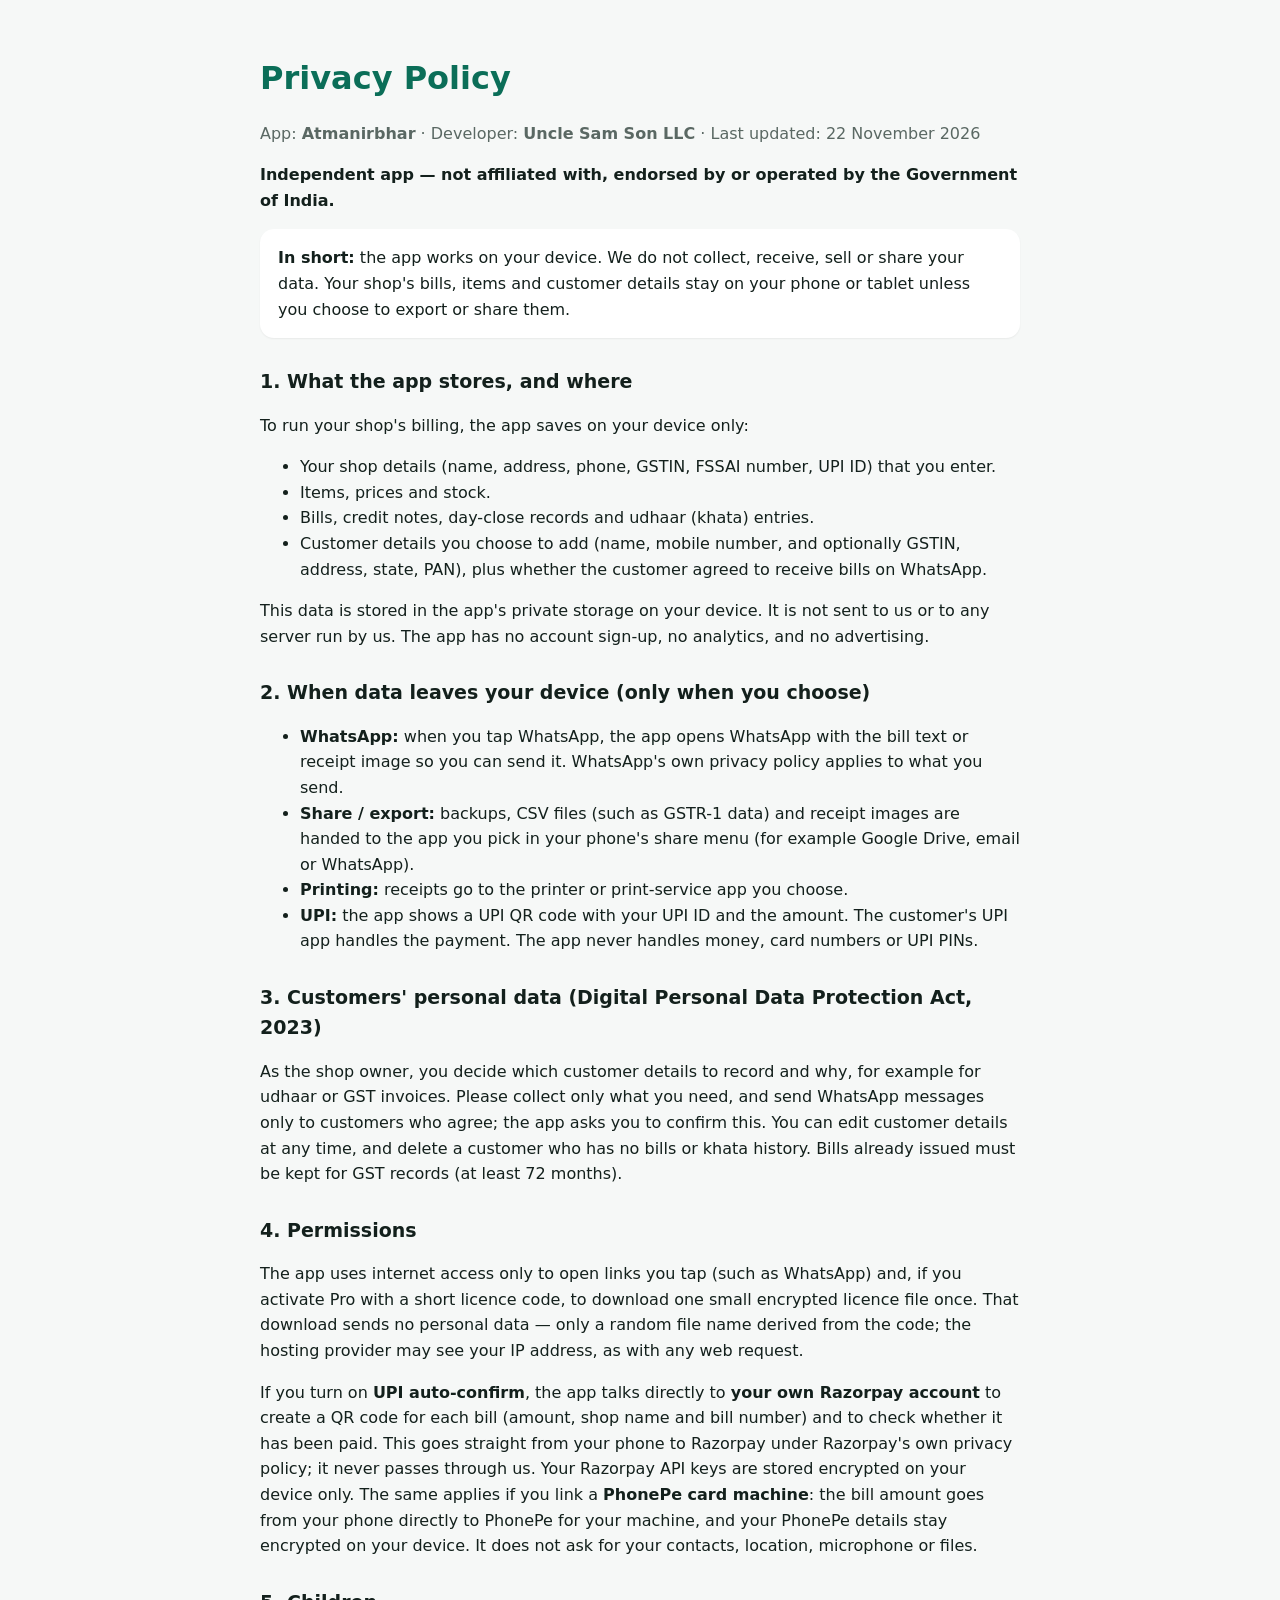
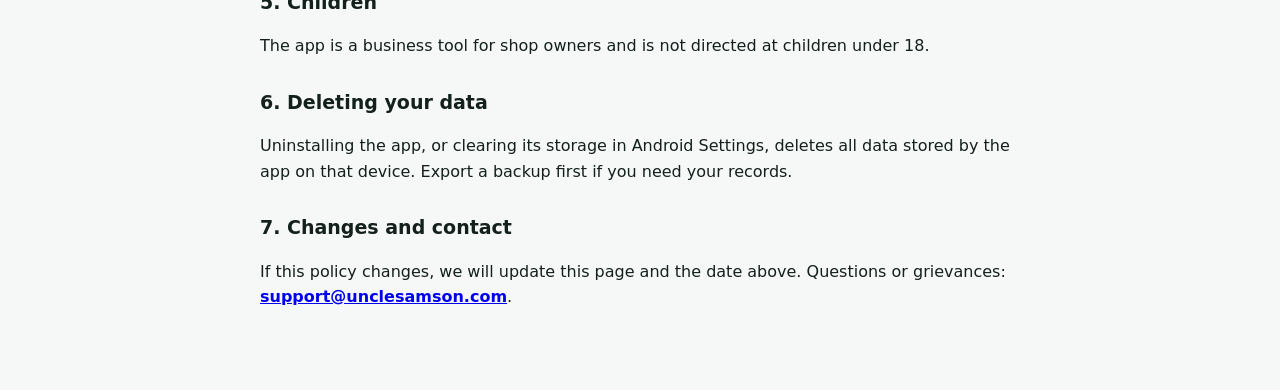
==== privacy.html @ 37c3751d "Add Atmanirbhar privacy policy" ====
<!doctype html>
<html lang="en">
<head>
<meta charset="utf-8">
<meta name="viewport" content="width=device-width,initial-scale=1">
<title>Privacy Policy</title>
<style>
  :root{--ink:#13201c;--muted:#5a6863;--pri:#0b6e58;--bg:#f6f8f7}
  body{margin:0;background:var(--bg);color:var(--ink);font:16px/1.6 system-ui,-apple-system,"Segoe UI",Roboto,sans-serif}
  main{max-width:760px;margin:0 auto;padding:32px 16px 64px}
  h1{color:var(--pri);margin-bottom:4px}
  h2{margin-top:28px;font-size:19px}
  .muted{color:var(--muted)}
  .box{background:#fff;border-radius:14px;padding:16px 18px;box-shadow:0 1px 2px rgba(0,0,0,.06)}
</style>
</head>
<body><main>
<h1>Privacy Policy</h1>
<p class="muted">App: <b>Atmanirbhar</b> · Developer: <b>Uncle Sam Son LLC</b> · Last updated: 22 November 2026</p>

<p><b>Independent app — not affiliated with, endorsed by or operated by the Government of India.</b></p>
<div class="box"><b>In short:</b> the app works on your device. We do not collect, receive, sell or share your data. Your shop's bills, items and customer details stay on your phone or tablet unless you choose to export or share them.</div>

<h2>1. What the app stores, and where</h2>
<p>To run your shop's billing, the app saves on your device only:</p>
<ul>
  <li>Your shop details (name, address, phone, GSTIN, FSSAI number, UPI ID) that you enter.</li>
  <li>Items, prices and stock.</li>
  <li>Bills, credit notes, day-close records and udhaar (khata) entries.</li>
  <li>Customer details you choose to add (name, mobile number, and optionally GSTIN, address, state, PAN), plus whether the customer agreed to receive bills on WhatsApp.</li>
</ul>
<p>This data is stored in the app's private storage on your device. It is not sent to us or to any server run by us. The app has no account sign-up, no analytics, and no advertising.</p>

<h2>2. When data leaves your device (only when you choose)</h2>
<ul>
  <li><b>WhatsApp:</b> when you tap WhatsApp, the app opens WhatsApp with the bill text or receipt image so you can send it. WhatsApp's own privacy policy applies to what you send.</li>
  <li><b>Share / export:</b> backups, CSV files (such as GSTR-1 data) and receipt images are handed to the app you pick in your phone's share menu (for example Google Drive, email or WhatsApp).</li>
  <li><b>Printing:</b> receipts go to the printer or print-service app you choose.</li>
  <li><b>UPI:</b> the app shows a UPI QR code with your UPI ID and the amount. The customer's UPI app handles the payment. The app never handles money, card numbers or UPI PINs.</li>
</ul>

<h2>3. Customers' personal data (Digital Personal Data Protection Act, 2023)</h2>
<p>As the shop owner, you decide which customer details to record and why, for example for udhaar or GST invoices. Please collect only what you need, and send WhatsApp messages only to customers who agree; the app asks you to confirm this. You can edit customer details at any time, and delete a customer who has no bills or khata history. Bills already issued must be kept for GST records (at least 72 months).</p>

<h2>4. Permissions</h2>
<p>The app uses internet access only to open links you tap (such as WhatsApp) and, if you activate Pro with a short licence code, to download one small encrypted licence file once. That download sends no personal data — only a random file name derived from the code; the hosting provider may see your IP address, as with any web request.</p>
<p>If you turn on <b>UPI auto-confirm</b>, the app talks directly to <b>your own Razorpay account</b> to create a QR code for each bill (amount, shop name and bill number) and to check whether it has been paid. This goes straight from your phone to Razorpay under Razorpay's own privacy policy; it never passes through us. Your Razorpay API keys are stored encrypted on your device only. The same applies if you link a <b>PhonePe card machine</b>: the bill amount goes from your phone directly to PhonePe for your machine, and your PhonePe details stay encrypted on your device. It does not ask for your contacts, location, microphone or files.</p>

<h2>5. Children</h2>
<p>The app is a business tool for shop owners and is not directed at children under 18.</p>

<h2>6. Deleting your data</h2>
<p>Uninstalling the app, or clearing its storage in Android Settings, deletes all data stored by the app on that device. Export a backup first if you need your records.</p>

<h2>7. Changes and contact</h2>
<p>If this policy changes, we will update this page and the date above. Questions or grievances: <b><a href="mailto:support@unclesamson.com">support@unclesamson.com</a></b>.</p>
</main></body>
</html>
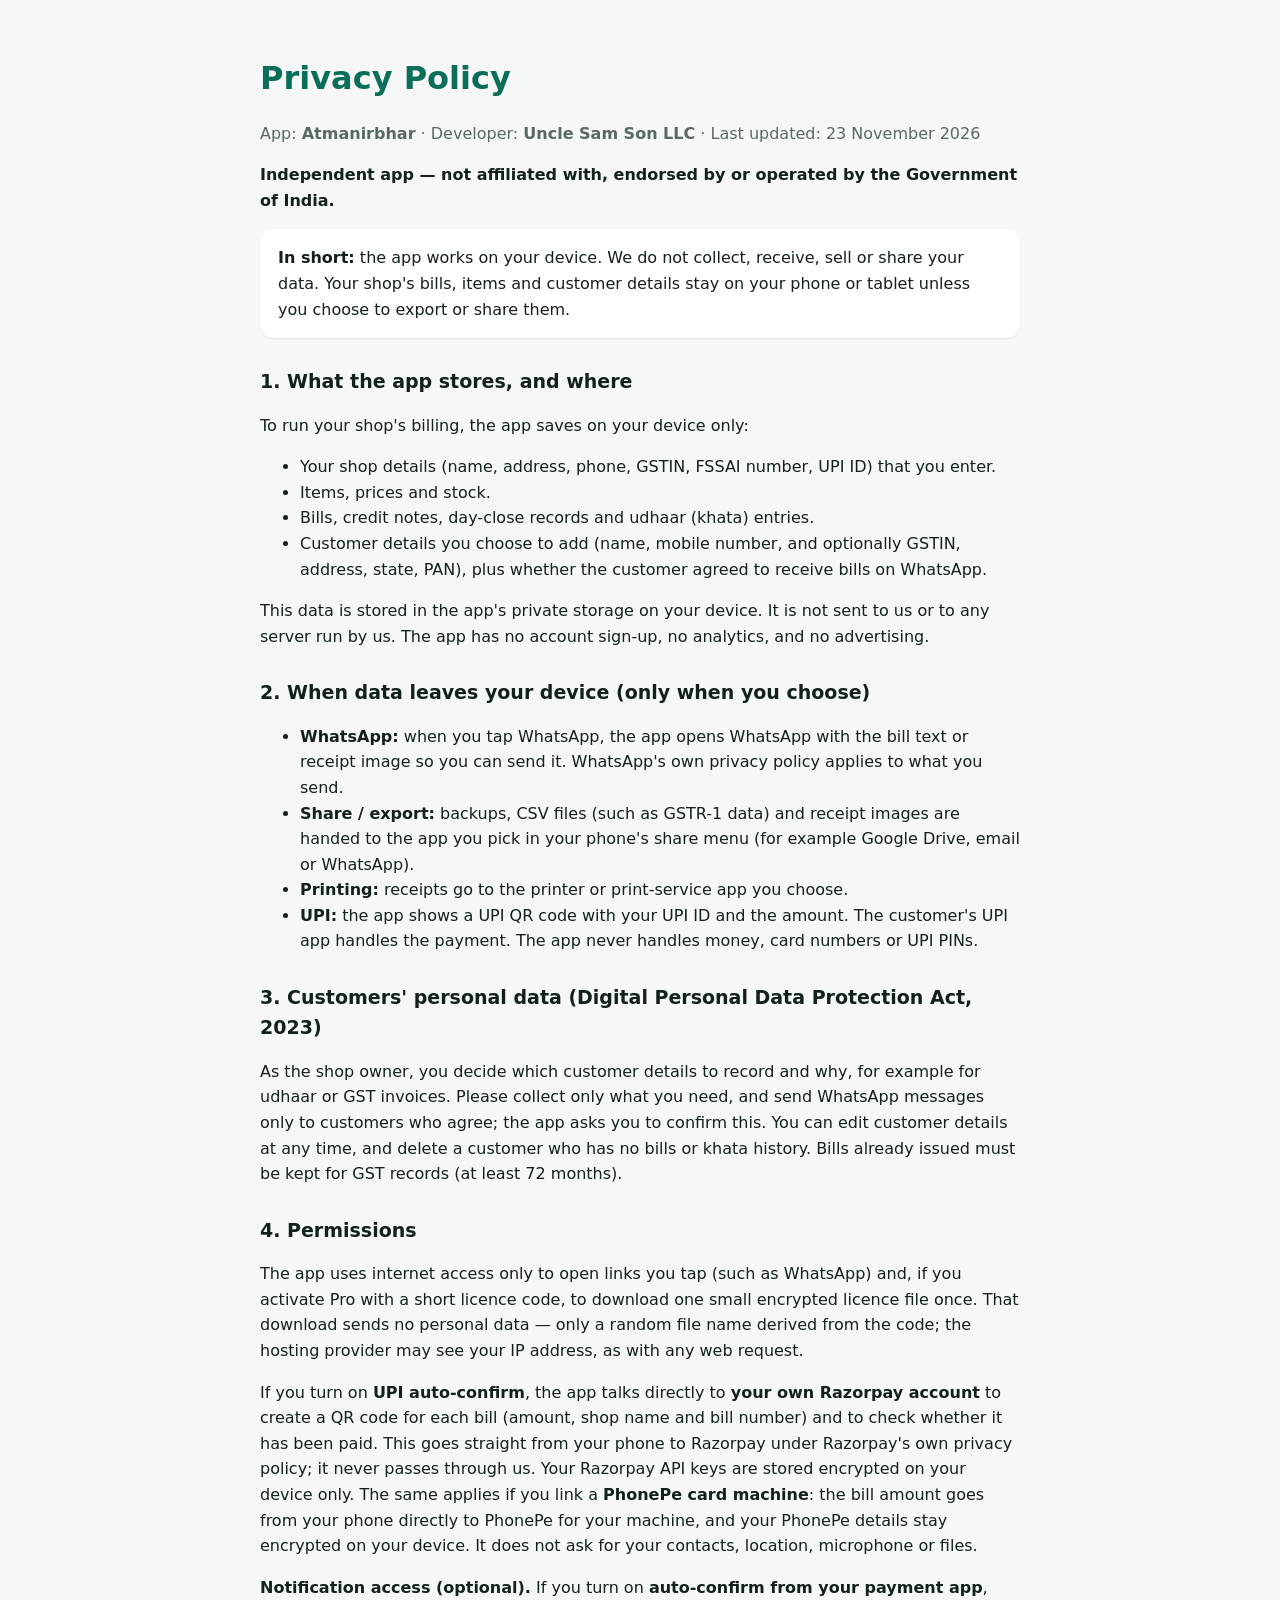
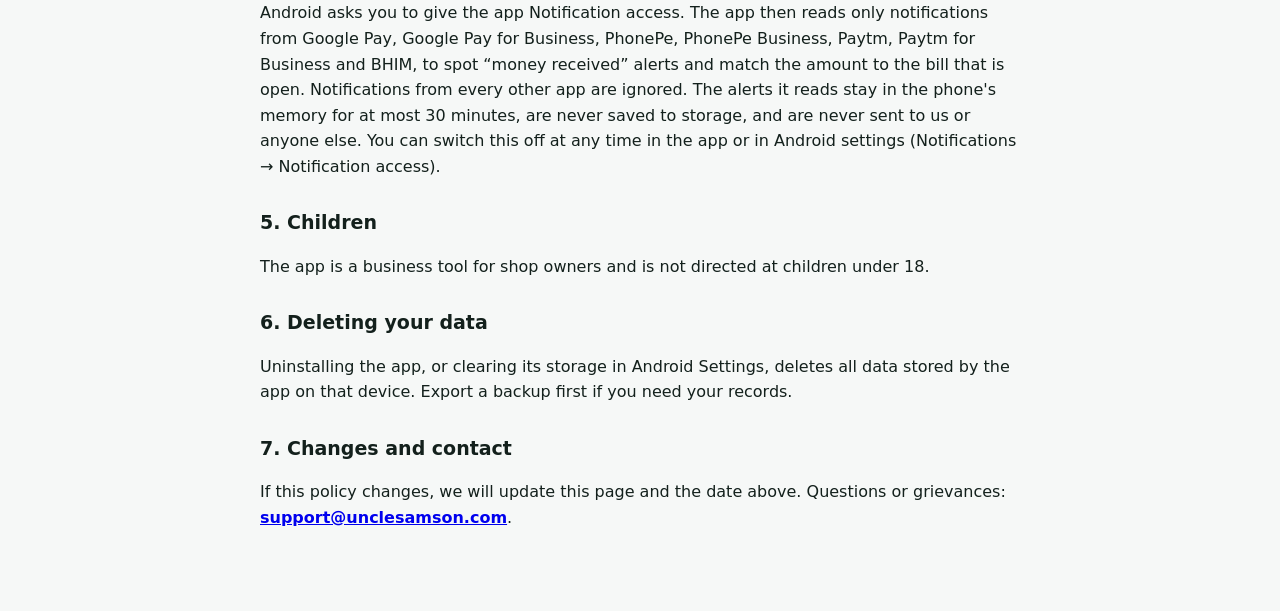
==== commit 1317580e: "Privacy policy: explain optional notification access for payment alerts" ====
--- a/privacy.html
+++ b/privacy.html
@@ -16,7 +16,7 @@
 </head>
 <body><main>
 <h1>Privacy Policy</h1>
-<p class="muted">App: <b>Atmanirbhar</b> · Developer: <b>Uncle Sam Son LLC</b> · Last updated: 22 November 2026</p>
+<p class="muted">App: <b>Atmanirbhar</b> · Developer: <b>Uncle Sam Son LLC</b> · Last updated: 23 November 2026</p>
 
 <p><b>Independent app — not affiliated with, endorsed by or operated by the Government of India.</b></p>
 <div class="box"><b>In short:</b> the app works on your device. We do not collect, receive, sell or share your data. Your shop's bills, items and customer details stay on your phone or tablet unless you choose to export or share them.</div>
@@ -45,6 +45,7 @@
 <h2>4. Permissions</h2>
 <p>The app uses internet access only to open links you tap (such as WhatsApp) and, if you activate Pro with a short licence code, to download one small encrypted licence file once. That download sends no personal data — only a random file name derived from the code; the hosting provider may see your IP address, as with any web request.</p>
 <p>If you turn on <b>UPI auto-confirm</b>, the app talks directly to <b>your own Razorpay account</b> to create a QR code for each bill (amount, shop name and bill number) and to check whether it has been paid. This goes straight from your phone to Razorpay under Razorpay's own privacy policy; it never passes through us. Your Razorpay API keys are stored encrypted on your device only. The same applies if you link a <b>PhonePe card machine</b>: the bill amount goes from your phone directly to PhonePe for your machine, and your PhonePe details stay encrypted on your device. It does not ask for your contacts, location, microphone or files.</p>
+<p><b>Notification access (optional).</b> If you turn on <b>auto-confirm from your payment app</b>, Android asks you to give the app Notification access. The app then reads only notifications from Google Pay, Google Pay for Business, PhonePe, PhonePe Business, Paytm, Paytm for Business and BHIM, to spot “money received” alerts and match the amount to the bill that is open. Notifications from every other app are ignored. The alerts it reads stay in the phone's memory for at most 30 minutes, are never saved to storage, and are never sent to us or anyone else. You can switch this off at any time in the app or in Android settings (Notifications → Notification access).</p>
 
 <h2>5. Children</h2>
 <p>The app is a business tool for shop owners and is not directed at children under 18.</p>
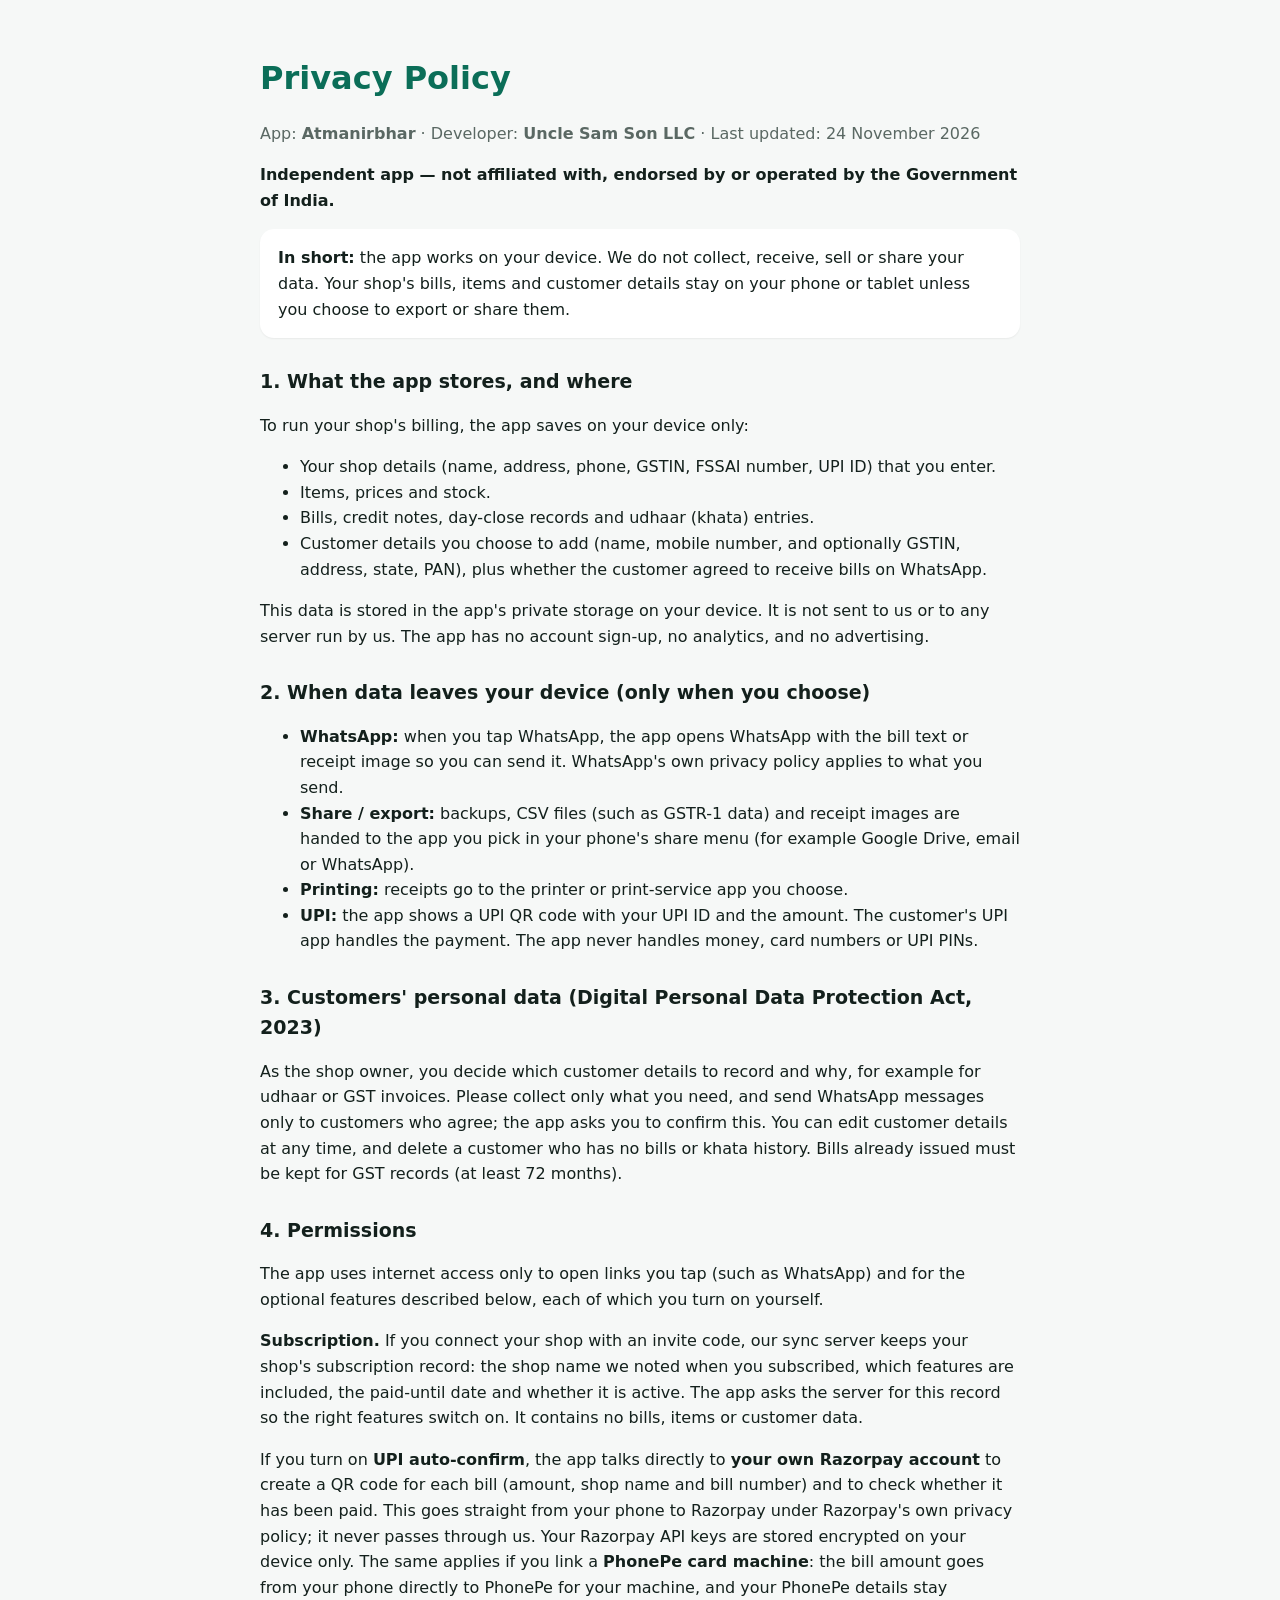
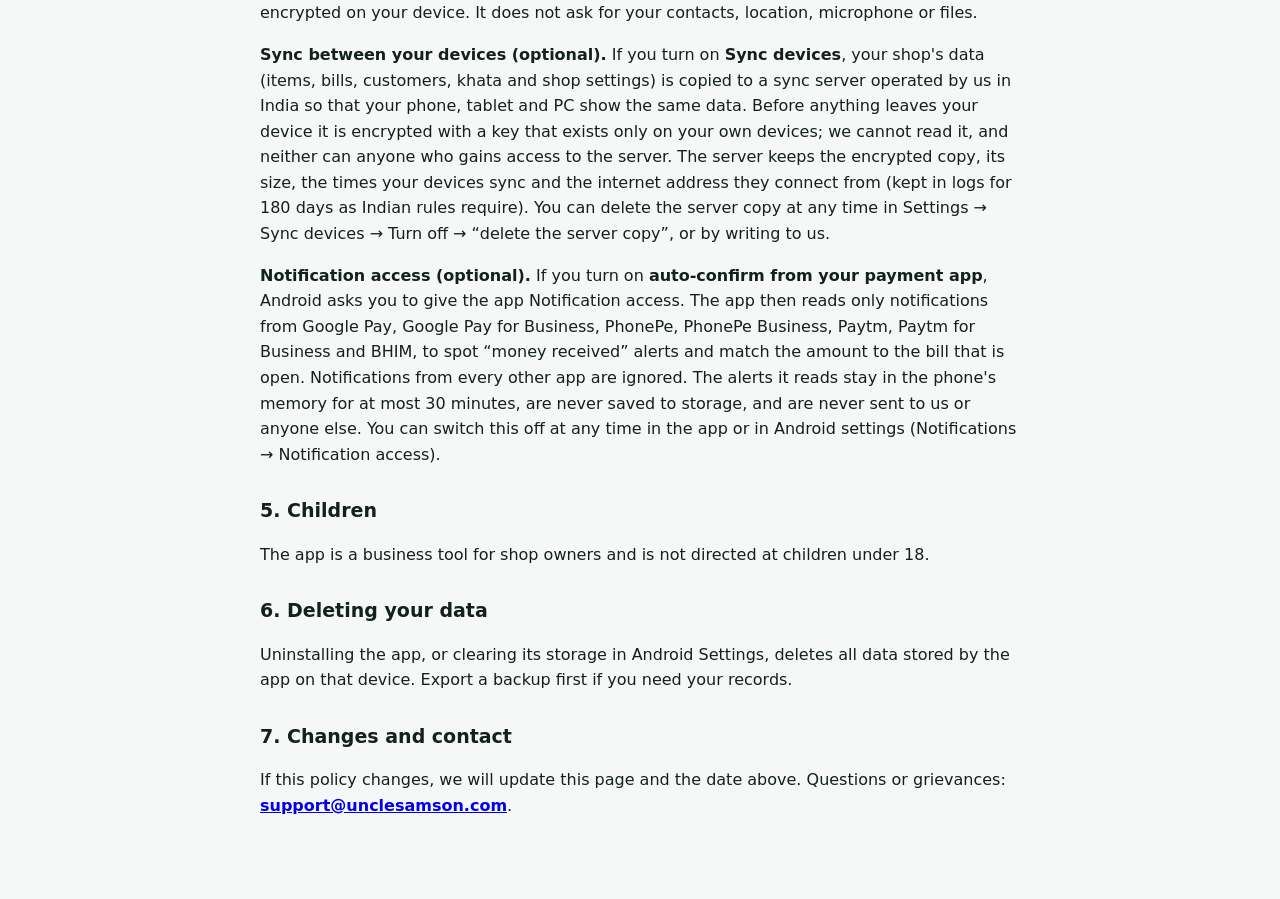
==== commit ae11aea4: "Terms and privacy policy: subscriptions, device sync" ====
--- a/privacy.html
+++ b/privacy.html
@@ -16,7 +16,7 @@
 </head>
 <body><main>
 <h1>Privacy Policy</h1>
-<p class="muted">App: <b>Atmanirbhar</b> · Developer: <b>Uncle Sam Son LLC</b> · Last updated: 23 November 2026</p>
+<p class="muted">App: <b>Atmanirbhar</b> · Developer: <b>Uncle Sam Son LLC</b> · Last updated: 24 November 2026</p>
 
 <p><b>Independent app — not affiliated with, endorsed by or operated by the Government of India.</b></p>
 <div class="box"><b>In short:</b> the app works on your device. We do not collect, receive, sell or share your data. Your shop's bills, items and customer details stay on your phone or tablet unless you choose to export or share them.</div>
@@ -43,8 +43,10 @@
 <p>As the shop owner, you decide which customer details to record and why, for example for udhaar or GST invoices. Please collect only what you need, and send WhatsApp messages only to customers who agree; the app asks you to confirm this. You can edit customer details at any time, and delete a customer who has no bills or khata history. Bills already issued must be kept for GST records (at least 72 months).</p>
 
 <h2>4. Permissions</h2>
-<p>The app uses internet access only to open links you tap (such as WhatsApp) and, if you activate Pro with a short licence code, to download one small encrypted licence file once. That download sends no personal data — only a random file name derived from the code; the hosting provider may see your IP address, as with any web request.</p>
+<p>The app uses internet access only to open links you tap (such as WhatsApp) and for the optional features described below, each of which you turn on yourself.</p>
+<p><b>Subscription.</b> If you connect your shop with an invite code, our sync server keeps your shop's subscription record: the shop name we noted when you subscribed, which features are included, the paid-until date and whether it is active. The app asks the server for this record so the right features switch on. It contains no bills, items or customer data.</p>
 <p>If you turn on <b>UPI auto-confirm</b>, the app talks directly to <b>your own Razorpay account</b> to create a QR code for each bill (amount, shop name and bill number) and to check whether it has been paid. This goes straight from your phone to Razorpay under Razorpay's own privacy policy; it never passes through us. Your Razorpay API keys are stored encrypted on your device only. The same applies if you link a <b>PhonePe card machine</b>: the bill amount goes from your phone directly to PhonePe for your machine, and your PhonePe details stay encrypted on your device. It does not ask for your contacts, location, microphone or files.</p>
+<p><b>Sync between your devices (optional).</b> If you turn on <b>Sync devices</b>, your shop's data (items, bills, customers, khata and shop settings) is copied to a sync server operated by us in India so that your phone, tablet and PC show the same data. Before anything leaves your device it is encrypted with a key that exists only on your own devices; we cannot read it, and neither can anyone who gains access to the server. The server keeps the encrypted copy, its size, the times your devices sync and the internet address they connect from (kept in logs for 180 days as Indian rules require). You can delete the server copy at any time in Settings → Sync devices → Turn off → “delete the server copy”, or by writing to us.</p>
 <p><b>Notification access (optional).</b> If you turn on <b>auto-confirm from your payment app</b>, Android asks you to give the app Notification access. The app then reads only notifications from Google Pay, Google Pay for Business, PhonePe, PhonePe Business, Paytm, Paytm for Business and BHIM, to spot “money received” alerts and match the amount to the bill that is open. Notifications from every other app are ignored. The alerts it reads stay in the phone's memory for at most 30 minutes, are never saved to storage, and are never sent to us or anyone else. You can switch this off at any time in the app or in Android settings (Notifications → Notification access).</p>
 
 <h2>5. Children</h2>
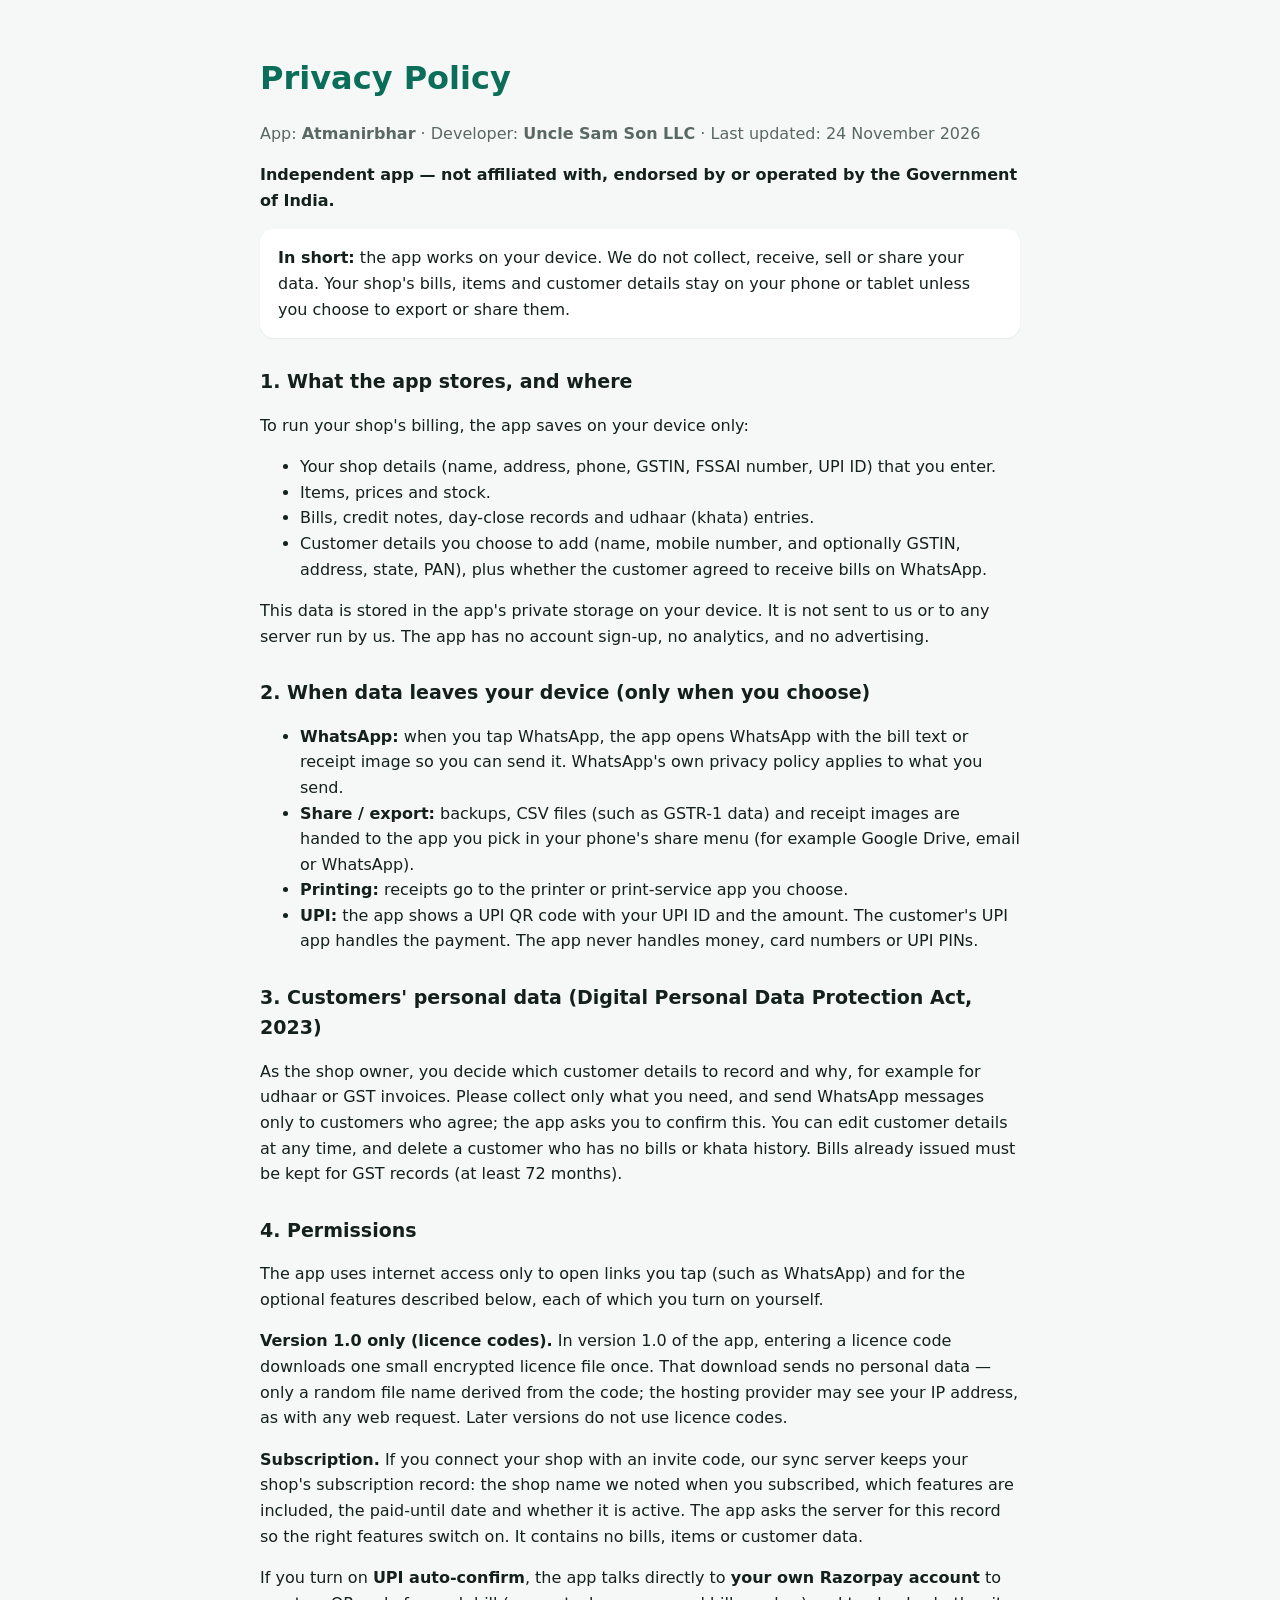
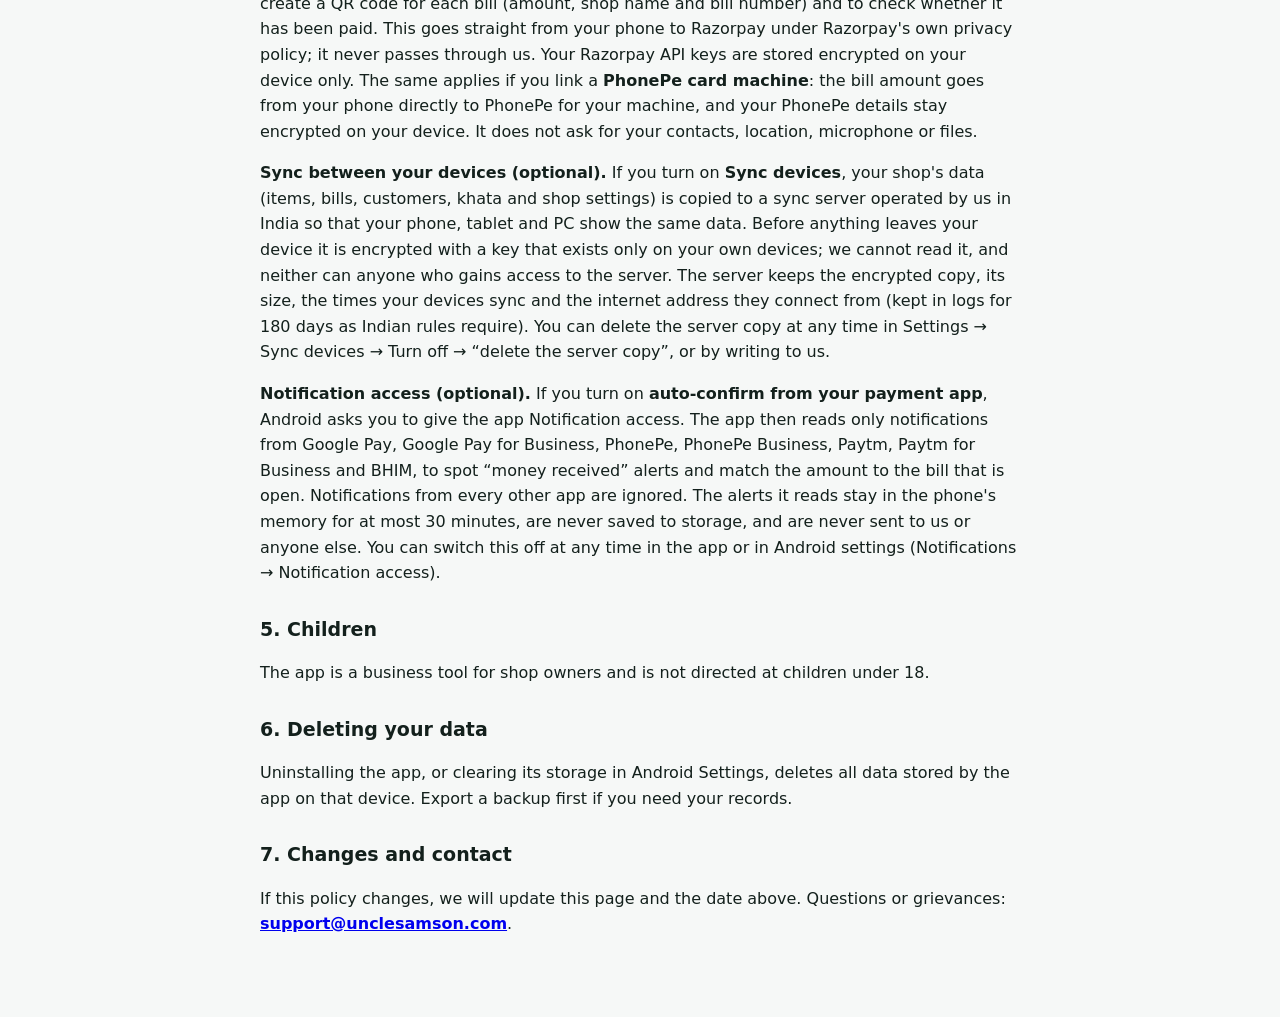
==== commit d6bffca6: "Privacy policy: keep the version 1.0 licence-code note" ====
--- a/privacy.html
+++ b/privacy.html
@@ -44,6 +44,7 @@
 
 <h2>4. Permissions</h2>
 <p>The app uses internet access only to open links you tap (such as WhatsApp) and for the optional features described below, each of which you turn on yourself.</p>
+<p><b>Version 1.0 only (licence codes).</b> In version 1.0 of the app, entering a licence code downloads one small encrypted licence file once. That download sends no personal data — only a random file name derived from the code; the hosting provider may see your IP address, as with any web request. Later versions do not use licence codes.</p>
 <p><b>Subscription.</b> If you connect your shop with an invite code, our sync server keeps your shop's subscription record: the shop name we noted when you subscribed, which features are included, the paid-until date and whether it is active. The app asks the server for this record so the right features switch on. It contains no bills, items or customer data.</p>
 <p>If you turn on <b>UPI auto-confirm</b>, the app talks directly to <b>your own Razorpay account</b> to create a QR code for each bill (amount, shop name and bill number) and to check whether it has been paid. This goes straight from your phone to Razorpay under Razorpay's own privacy policy; it never passes through us. Your Razorpay API keys are stored encrypted on your device only. The same applies if you link a <b>PhonePe card machine</b>: the bill amount goes from your phone directly to PhonePe for your machine, and your PhonePe details stay encrypted on your device. It does not ask for your contacts, location, microphone or files.</p>
 <p><b>Sync between your devices (optional).</b> If you turn on <b>Sync devices</b>, your shop's data (items, bills, customers, khata and shop settings) is copied to a sync server operated by us in India so that your phone, tablet and PC show the same data. Before anything leaves your device it is encrypted with a key that exists only on your own devices; we cannot read it, and neither can anyone who gains access to the server. The server keeps the encrypted copy, its size, the times your devices sync and the internet address they connect from (kept in logs for 180 days as Indian rules require). You can delete the server copy at any time in Settings → Sync devices → Turn off → “delete the server copy”, or by writing to us.</p>
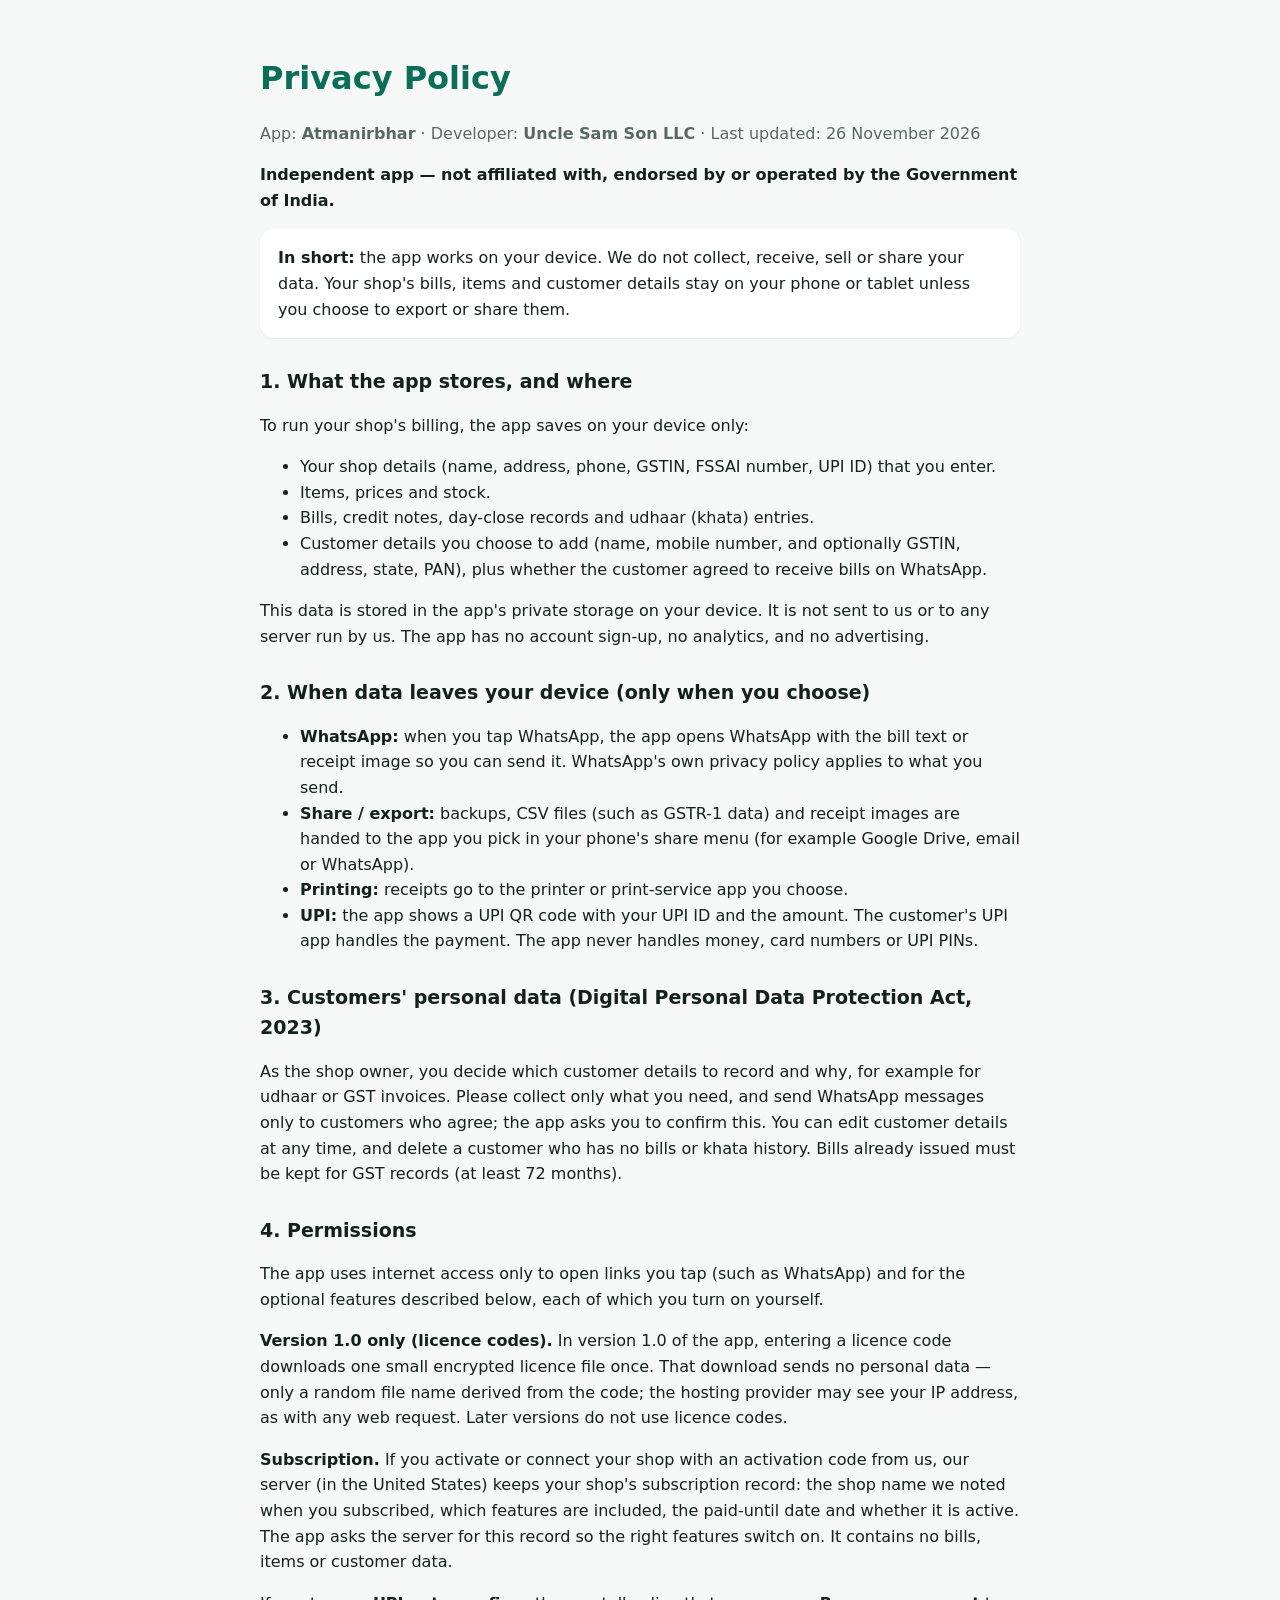
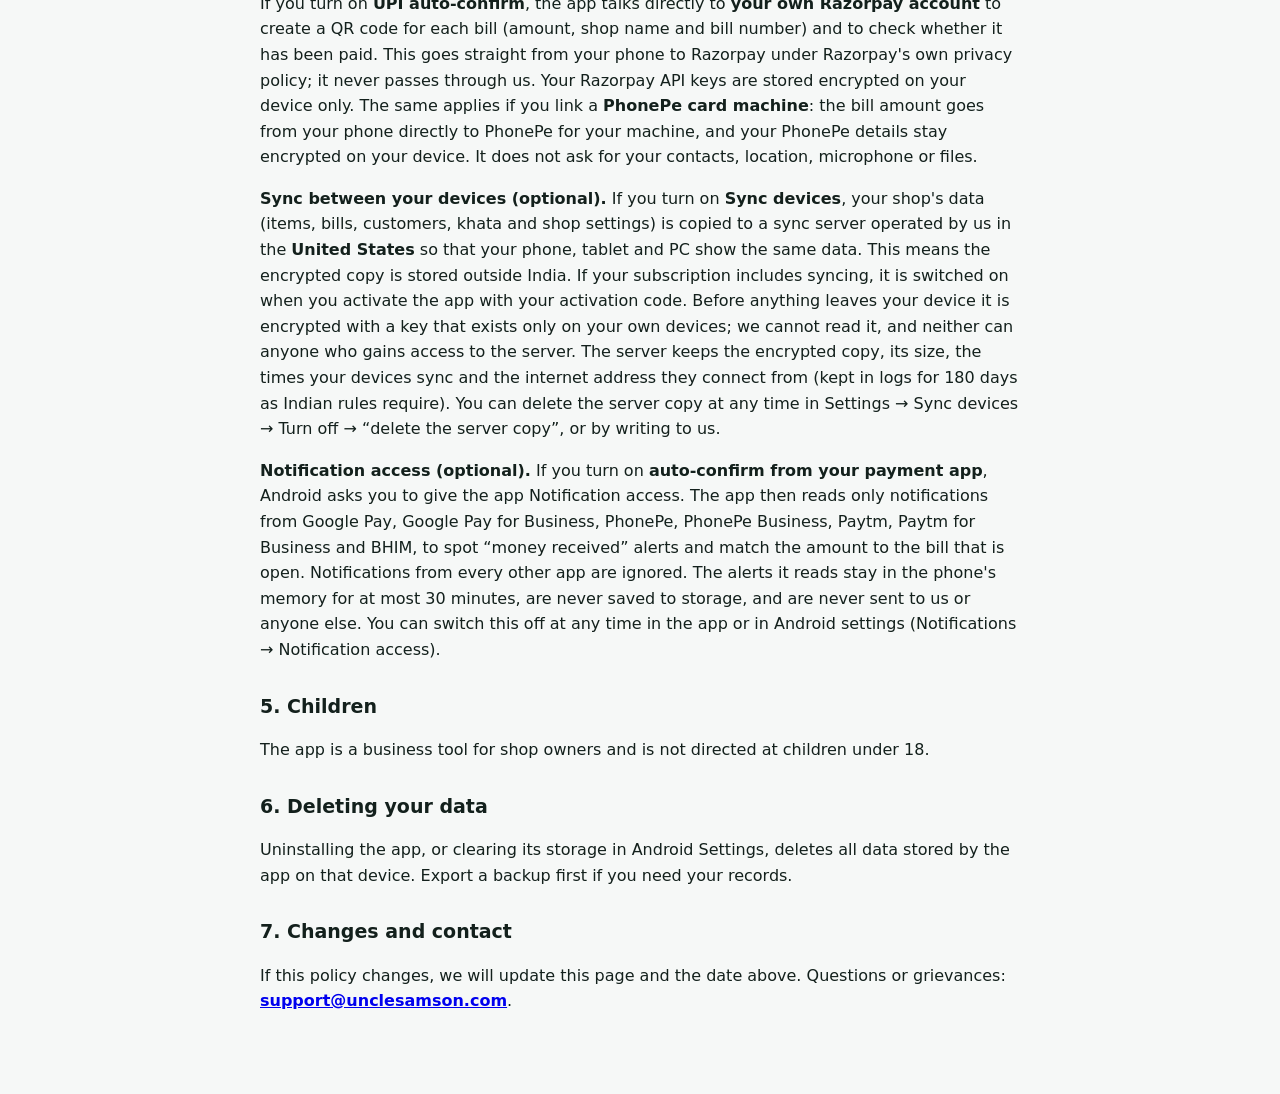
==== commit 9ecc887e: "Privacy policy: sync server is in the United States" ====
--- a/privacy.html
+++ b/privacy.html
@@ -16,7 +16,7 @@
 </head>
 <body><main>
 <h1>Privacy Policy</h1>
-<p class="muted">App: <b>Atmanirbhar</b> · Developer: <b>Uncle Sam Son LLC</b> · Last updated: 24 November 2026</p>
+<p class="muted">App: <b>Atmanirbhar</b> · Developer: <b>Uncle Sam Son LLC</b> · Last updated: 26 November 2026</p>
 
 <p><b>Independent app — not affiliated with, endorsed by or operated by the Government of India.</b></p>
 <div class="box"><b>In short:</b> the app works on your device. We do not collect, receive, sell or share your data. Your shop's bills, items and customer details stay on your phone or tablet unless you choose to export or share them.</div>
@@ -45,9 +45,9 @@
 <h2>4. Permissions</h2>
 <p>The app uses internet access only to open links you tap (such as WhatsApp) and for the optional features described below, each of which you turn on yourself.</p>
 <p><b>Version 1.0 only (licence codes).</b> In version 1.0 of the app, entering a licence code downloads one small encrypted licence file once. That download sends no personal data — only a random file name derived from the code; the hosting provider may see your IP address, as with any web request. Later versions do not use licence codes.</p>
-<p><b>Subscription.</b> If you connect your shop with an invite code, our sync server keeps your shop's subscription record: the shop name we noted when you subscribed, which features are included, the paid-until date and whether it is active. The app asks the server for this record so the right features switch on. It contains no bills, items or customer data.</p>
+<p><b>Subscription.</b> If you activate or connect your shop with an activation code from us, our server (in the United States) keeps your shop's subscription record: the shop name we noted when you subscribed, which features are included, the paid-until date and whether it is active. The app asks the server for this record so the right features switch on. It contains no bills, items or customer data.</p>
 <p>If you turn on <b>UPI auto-confirm</b>, the app talks directly to <b>your own Razorpay account</b> to create a QR code for each bill (amount, shop name and bill number) and to check whether it has been paid. This goes straight from your phone to Razorpay under Razorpay's own privacy policy; it never passes through us. Your Razorpay API keys are stored encrypted on your device only. The same applies if you link a <b>PhonePe card machine</b>: the bill amount goes from your phone directly to PhonePe for your machine, and your PhonePe details stay encrypted on your device. It does not ask for your contacts, location, microphone or files.</p>
-<p><b>Sync between your devices (optional).</b> If you turn on <b>Sync devices</b>, your shop's data (items, bills, customers, khata and shop settings) is copied to a sync server operated by us in India so that your phone, tablet and PC show the same data. Before anything leaves your device it is encrypted with a key that exists only on your own devices; we cannot read it, and neither can anyone who gains access to the server. The server keeps the encrypted copy, its size, the times your devices sync and the internet address they connect from (kept in logs for 180 days as Indian rules require). You can delete the server copy at any time in Settings → Sync devices → Turn off → “delete the server copy”, or by writing to us.</p>
+<p><b>Sync between your devices (optional).</b> If you turn on <b>Sync devices</b>, your shop's data (items, bills, customers, khata and shop settings) is copied to a sync server operated by us in the <b>United States</b> so that your phone, tablet and PC show the same data. This means the encrypted copy is stored outside India. If your subscription includes syncing, it is switched on when you activate the app with your activation code. Before anything leaves your device it is encrypted with a key that exists only on your own devices; we cannot read it, and neither can anyone who gains access to the server. The server keeps the encrypted copy, its size, the times your devices sync and the internet address they connect from (kept in logs for 180 days as Indian rules require). You can delete the server copy at any time in Settings → Sync devices → Turn off → “delete the server copy”, or by writing to us.</p>
 <p><b>Notification access (optional).</b> If you turn on <b>auto-confirm from your payment app</b>, Android asks you to give the app Notification access. The app then reads only notifications from Google Pay, Google Pay for Business, PhonePe, PhonePe Business, Paytm, Paytm for Business and BHIM, to spot “money received” alerts and match the amount to the bill that is open. Notifications from every other app are ignored. The alerts it reads stay in the phone's memory for at most 30 minutes, are never saved to storage, and are never sent to us or anyone else. You can switch this off at any time in the app or in Android settings (Notifications → Notification access).</p>
 
 <h2>5. Children</h2>
